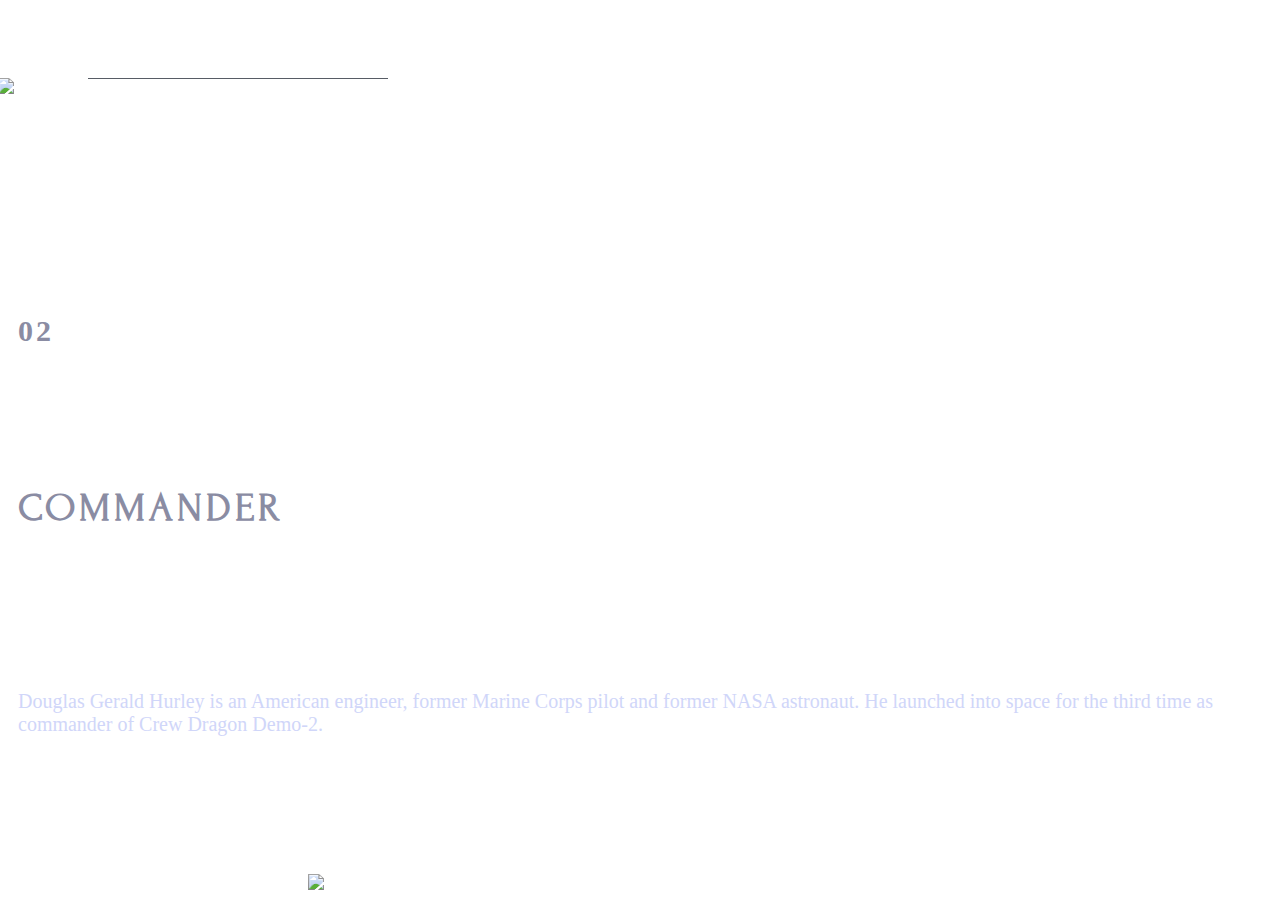
==== crew.html @ d83c88c2 "Add files via upload" ====
<!DOCTYPE html>
<html lang="en">
<head>
    <meta charset="UTF-8">
    <meta http-equiv="X-UA-Compatible" content="IE=edge">
    <meta name="viewport" content="width=device-width, initial-scale=1.0">
    <title>Crew</title>
    <link rel="stylesheet" href="./BootstrapAssets/bootstrap.min.css">
    <link rel="stylesheet" href='crew.css'>
</head>
<body>
    <header class="container">
        <div class="row">
          <div class="col-6 ">
            <img src="./space-tourism-website-main/space-tourism-website-main/starter-code/assets/shared/logo.svg"
              class="imagem">
            <div class="hr"></div>
          </div>
          <div class="col-6">
            <ul class="list-inline lista">
              <li class="list-inline-item  "> <a href="index.html"> <button class="Left  butao">00 HOME</button> </a></li>
              <li class="list-inline-item"> <a href="destination.html"> <button class="Left butao"> 01 DESTINATION</button>
                </a> </li>
              <li class="list-inline-item linha"> <a href="crew.html"><button class="Left b1"> 02 CREW </button></a></li>
              <li class="list-inline-item"> <a href="technology.html"><button class="Left butao "> 03 TECHNOLOGY </button>
                </a></li>
            </ul>
            <div class="mobile-section">
    
              <button data-toggle="collapse" data-target="#area"> <img
                  src="./space-tourism-website-main/space-tourism-website-main/starter-code/assets/shared/icon-hamburger.svg"
                  class="menu-img">
              </button>
              <div class="collapse colapsu" id="area">
                <ul>
                  <a href="index.html" style="text-decoration: none;" class="menu1">
                    <li>00 HOME</li>
                  </a>
                  <a href="destination.html" style="text-decoration: none;" class="menu2">
                    <li>01 DESTINATION</li>
                  </a>
                  <a href="crew.html" style="text-decoration: none;" class="menu3">
                    <li>02 CREW</li>
                  </a>
                  <a href="technology.html" style="text-decoration: none;" class="menu4">
                    <li>03 TECHNOLOGY</li>
                  </a>
                </ul>
              </div>
            </div> 
          </div>
        </div>
      </header>
    <main class="container">
        <div class="row">
            <div class="col-6">
                <div class="titulo">
                <span class="num">02</span>
                <h1 class="title">MEET YOUR CREW</h1>
            </div>
                <div class="meet">
                    <h2 class="profile">COMMANDER</h2>
                    <h1 class="name">DOUGLAS HURLEY</h1>
                    <p class="description">Douglas Gerald Hurley is an American engineer, former Marine Corps pilot and
                        former NASA
                        astronaut. He launched into space for the third time as commander of Crew Dragon Demo-2.</p>
                </div>
                <ul class="list-inline buttons">
                    <li class="list-inline-item"> <button class="btnm" style="background-color: white;"></button></li>
                    <li class="list-inline-item"> <button class="btn2"></button></li>
                    <li class="list-inline-item"> <button class="btn3"></button></li>
                    <li class="list-inline-item"> <button class="btn4"></button></li>
                </ul>
            </div>
            <div class="col-6 cont">
                <div class="imagem-2">
                    <img src="./space-tourism-website-main/space-tourism-website-main/starter-code/assets/crew/image-douglas-hurley.png"
                        class="imagemI">
                </div>
            </div>
        </div>
    </main>
    <script src="./BootstrapAssets/jquery-3.3.1.min.js"></script>
    <script src="./BootstrapAssets/bootstrap.bundle.min.js"></script>
    <script src="crew.js"></script>
</body>
</html>
---- crew.css ----
@import url('https://fonts.googleapis.com/css2?family=Barlow+Condensed:wght@100&family=Itim&family=Roboto:ital,wght@0,100;0,300;1,300;1,400&display=swap');
@import url('https://fonts.googleapis.com/css2?family=Barlow+Condensed:wght@100&family=Barlow:wght@100&family=Bellefair&family=Itim&family=Roboto:ital,wght@0,100;0,300;1,300;1,400&display=swap');
@import url('https://fonts.googleapis.com/css2?family=Barlow+Condensed:wght@100&family=Bellefair&family=Itim&family=Roboto:ital,wght@0,100;0,300;1,300;1,400&display=swap');
@import url('https://fonts.googleapis.com/css2?family=Forum&display=swap');
body{
    background-image: url('./space-tourism-website-main/space-tourism-website-main/starter-code/assets/crew/background-crew-desktop.jpg');
    background-size: cover;
    color: white;
 background-attachment: fixed;

}
header{
    width: 100%;
}
.b1{
    background-color: transparent;
    border: none;
    color: white;
    margin-top:0px;
    margin-right: 80px;
 margin-left:70px;
 cursor: pointer;  
 height: 78px;
 outline: none;
 font-family:  "Barlow Condensed",sans-serif;
 font-size: 15px;
 letter-spacing: 2px;
 font-weight: 800;
}
.linha::after{
    content:'';
    border-bottom: white 2px solid;
    display: block;
    width: 60px;
    margin-left: 75px;
    margin-top: 0px;
}
.hr{
    background-color: #575c65;
    width: 600px;
    height: 1px;
    margin-left: -250px;
    margin-top: -20px;
}
.lista{
  background-color: hsla(0,0%,100%,.05);
  backdrop-filter: blur(80px);
  width: 1100px;
  height: 100px;
  margin-left: -155px;
  margin-top: 40px;
}
.lista .butao{
    background-color: transparent;
    border: none;
    color: white;
    margin-top:30px;
    margin-right: 80px;
 margin-left:70px;
 cursor: pointer;  
 height: 78px;
 outline: none;
 font-family:  "Barlow Condensed",sans-serif;
 font-size: 15px;
 letter-spacing: 2px;
 font-weight: 800;
}
.lista a{
    text-decoration: none;
    color: white;
}
.imagem{
    margin-left: -330px;
    margin-top: 70px;
}
.mobile-section{
    display: none;
}
.lista .butao:after {
    display:block;
    content: '';
    border-bottom: solid 2px rgb(167, 164, 164);  
    transform: scaleX(0);  
    transition: transform 250ms ease-in-out;
  }
  .lista .butao:hover:after { transform: scaleX(1);
 }
  .lista .butao.Left:after{  transform-origin:  0% 50%; 
padding-bottom: 30px;
}
.num{
color: #8a8ca3;
margin-left: -200px;
margin-top: -5px;  
float: left;  
font-size: 25px;
letter-spacing: 3px;
font-weight: 700;
}
.title{
    margin-left:-150px;
    font-family:  "Barlow Condensed",sans-serif;
    font-size: 25px;
    margin-top: 25px;
    letter-spacing: 5px;
    font-weight: 800;
}
.profile{
    margin-left: -210px;
    margin-top: 180px;
    color: #8a8ca3;
   font-family: 'Forum', cursive;
   letter-spacing: 4px;
   font-size: 27px;
   font-weight: 700px;
}
.name{
    margin-left: -210px;
   font-family: 'Forum', cursive;
font-size: 65px;
letter-spacing: 5px;
}
.description{
    margin-top: 30px;
    margin-left: -210px;
color: #D0D6F9;
}
.buttons{
    margin-top: 70px;
    margin-left: -200px;
}
.buttons button{
    width: 15px;
    height: 15px;
    cursor: pointer;
    border-radius: 15px;
 background-color: transparent;
border-color: white;
margin-right: 5px;
outline: none;
border: 1px solid white;
}
.buttons button:focus {
    background-color: white;
}
.imagem-2 {
    margin-left: 300px;
}
.imagem-2 img{
    width:400px;
}
@media screen and (max-width:1440px) {
    .imagem{
        margin-left: -130px;
    }
    .hr{
        width: 400px;
        margin-left: -50px;
    }
    .title{
        margin-left: 150px;
        margin-top: 50px;
    }
    
    .linha::after{
        content:'';
        border-bottom: white 2px solid;
        display: block;
        width: 60px;
        margin-left: 75px;
        margin-top: 0px;
    }
    .num{
        margin-left: 100px;
        margin-top: -5px;
        font-size: 25px;
    }
.titulo{
    margin-top: 50px;
    margin-left: -90px;
}
.meet{
    margin-left: 220px;
    margin-top: -50px;
}
.buttons{
    margin-left: 15px;
    margin-top: 50px;
}
.profile{
    font-size: 40px;
}
.name{
    width: 700px;
}
.description{
    font-size:18px;
}

}
@media screen and (max-width:1280px) {
    .imagem{
        margin-left: -10px;
    }
    .hr{
        width: 300px;
        margin-left: 80px;
    }
    .title{
        margin-left: 200px;
        margin-top: 100px;
        font-size: 30px;
    }
    .lista .butao{
        font-size: 20px;
    }
    .b1{
        font-size: 20px;
    }
    .num{
        font-size: 30px;
    }
    .description{
        font-size: 20px;
    }
}
@media screen and (max-width:912px) {
    body{
        background-image: url('./space-tourism-website-main/space-tourism-website-main/starter-code/assets/crew/background-crew-tablet.jpg');
    }
    .imagem{
        width: 60px;
        margin-left: -40px;
        }
        .hr{
            margin-left: 50px;
            width: 300px;
        }
      .title{
          margin-top: 160px;
      }
      .lista{
          width: 800px;
          margin-left: 10px;
      }
      .lista .butao{
        font-size: 20px;
        margin-left: 50px;
        margin-right: 0px;
    }
    .b1{
        font-size: 20px;
        margin-right: 10px;
    }
    .profile{
        width: 500px;
    }
    .titulo{
        width: 800px;
    }
    .description{
        width: 500px;
    }
    .buttons button {
        margin-right: 30px;
    }
    .imagem-2{
        margin-top: 60px;
        margin-left: 300px;
    }
    .imagemI{
        width: 200px;
    }
}
@media screen and (max-width:540px) {
.imagem{
    width: 70px;
    margin-left: 20px;
    margin-top: 60px;

}
.lista{
    width: 600px;
    margin-left: 200px;
}
.lista .butao{
    font-size: 17px;
    margin-left: 20px;
    margin-right: 10px;
}
.b1{
    font-size: 20px;
    margin-right: 10px;
    margin-left: 25px;
}
.linha::after{
    content:'';
    border-bottom: white 2px solid;
    display: block;
    width: 70px;
    margin-left: 30px;
    margin-top: 0px;
}
.hr{
    width: 350px;
    margin-left: 100px;
    margin-top: -40px;
}
.imagemI{
    width: 150px;
}
.name{
    font-size: 50px;
}

}
@media screen and (max-width:425px) {
    .lista{
        display: none;
    }
    .imagem{
        width: 100px;
        margin-top: 20px;
    }
    .hr{
        display: none;
    }
    .mobile-section{
        display: block;
    }
    .menu-img{
        width: 100px;
        margin-left:740px;
        margin-top: 20px;
        transition: 1s all;
    }
    .mobile-section button{
        background-color: transparent;
        border: none;
        outline: none;
        cursor: pointer;
        position: absolute;
        margin-left: 40px;
        z-index: 3;
    }
    .imagemI{
     max-width: 700px;
       margin-left: -200px;
       margin-top: 200px;
    }
.titulo{
    margin-left: 150px;
}
.meet{
    margin-top: 850px;
    margin-left: 500px;
}
.num{
    font-size: 50px;
    margin-top: -10px;
}
.title{
    font-size: 50px;
    letter-spacing: 10px;

}
.buttons{
    margin-top: -400px;
    width: 600px;
    margin-left:300px;

  
}
.buttons button{
    width: 40px;
    height: 40px;
    border-radius: 40px;
    margin-right: 100px;
}
.profile{
font-size: 70px;
    margin-top:-50px;
    margin-left: -200px;
    width: 700px;
  
}
.name{
    font-size: 80px;
    width: 850px;
    margin-left: -250px;
    margin-top:50px;

   
}
.description{
    font-size: 45px;
   float: left;
   width: 900px;
   text-align: center   ;
   margin-left: -360px;
   margin-top: 100px;
}
.cont{
    height: 200px;
}
.mobile-section button{
    background-color: transparent;
    border: none;
    outline: none;
    cursor: pointer;
    position: absolute;
    margin-left: 40px;
    z-index: 3;
}
.menuu a{
    background-color: #575c65;
    width: 50px;
    
       }
       .colapsu{
        width: 400px;
    height: 100px;
    margin-left:  500px;
     position:absolute;
     margin-top: -150px;
     z-index: 1;
    }
    .colapsu li{
        font-family:  "Barlow Condensed",sans-serif;  
        color:#d2d8f9;
      margin-left: 0px;
    padding-top: 320px;

    }
    .colapsu ul{
        margin-top: 50px;
        backdrop-filter: blur(80px);
    height:1650px;
    width: 350px;
    margin-left: 30px;
    }

    .colapsu a{
        color: white;
        list-style: none;
        font-size: 18px;
        z-index: 2;
        font-size: 55px;

}
}
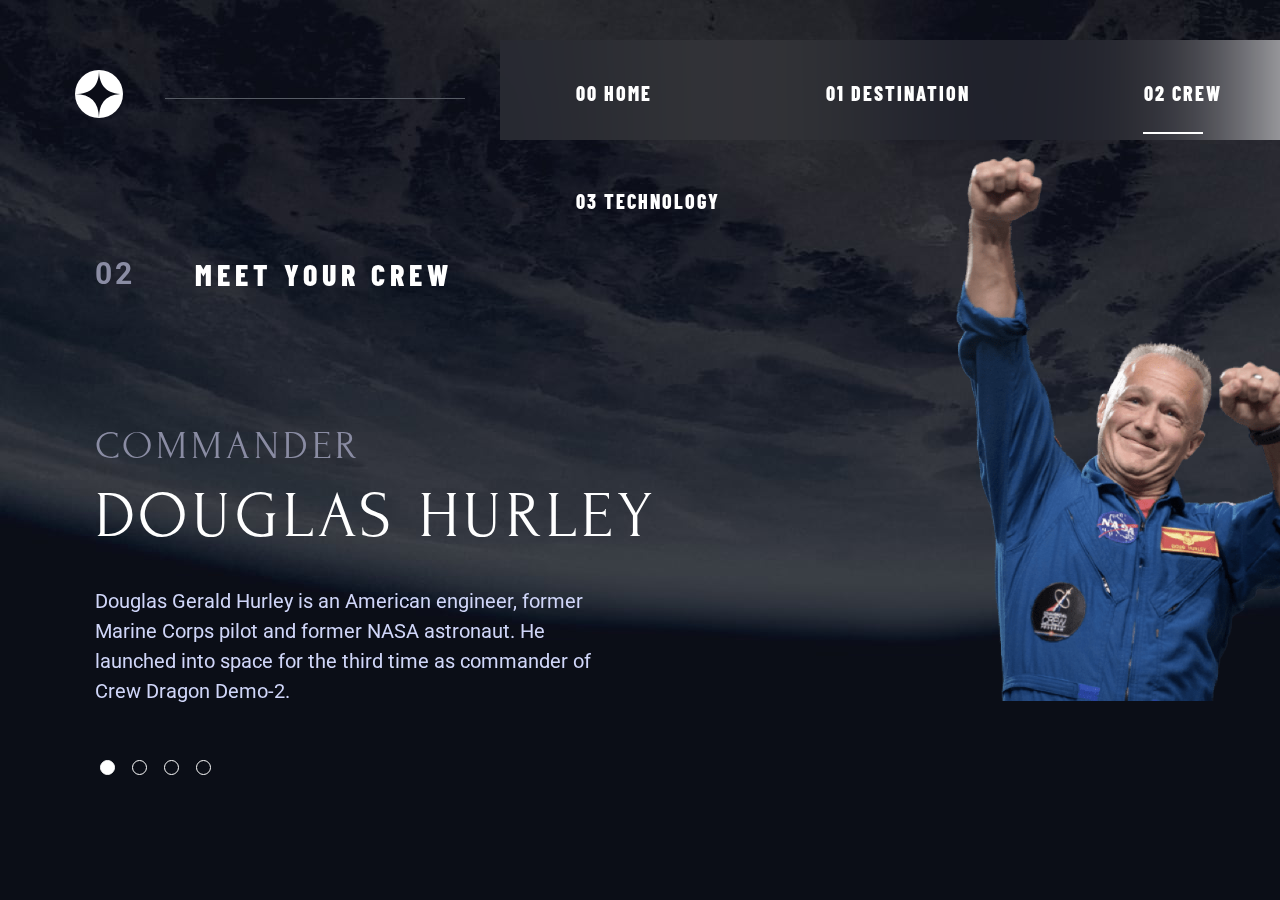
==== commit 9a3cf24c: "Add files via upload" ====
--- a/crew.html
+++ b/crew.html
@@ -3,7 +3,8 @@
 <head>
     <meta charset="UTF-8">
     <meta http-equiv="X-UA-Compatible" content="IE=edge">
-    <meta name="viewport" content="width=device-width, initial-scale=1.0">
+    <meta name="viewport" content="user-scalable=no, width=device-width, initial-scale=1.0" />
+    <meta name="apple-mobile-web-app-capable" content="yes" />
     <title>Crew</title>
     <link rel="stylesheet" href="./BootstrapAssets/bootstrap.min.css">
     <link rel="stylesheet" href='crew.css'>
--- a/crew.css
+++ b/crew.css
@@ -7,11 +7,12 @@
     background-size: cover;
     color: white;
  background-attachment: fixed;
-
+width: 100%;
 }
 header{
     width: 100%;
 }
+html{width: 100%;}
 .b1{
     background-color: transparent;
     border: none;
@@ -315,11 +316,15 @@
 
 }
 @media screen and (max-width:425px) {
+    body {
+        overflow-x: hidden;
+        width: 100%;
+    }
     .lista{
         display: none;
     }
     .imagem{
-        width: 100px;
+        width: 50px;
         margin-top: 20px;
     }
     .hr{
@@ -329,8 +334,8 @@
         display: block;
     }
     .menu-img{
-        width: 100px;
-        margin-left:740px;
+        width: 50px;
+        margin-left:50px;
         margin-top: 20px;
         transition: 1s all;
     }
@@ -344,61 +349,66 @@
         z-index: 3;
     }
     .imagemI{
-     max-width: 700px;
-       margin-left: -200px;
-       margin-top: 200px;
+     max-width: 200px;
+       margin-left: -400px;
+       margin-top: 50px;
+      position: absolute;
     }
 .titulo{
-    margin-left: 150px;
+    margin-left: -110px;
+    margin-top: -100px;
+    width: 300px;
+
 }
 .meet{
     margin-top: 850px;
     margin-left: 500px;
 }
 .num{
-    font-size: 50px;
-    margin-top: -10px;
+    font-size: 25px;
+    margin-top: -5px;
+    margin-left: 150px;
 }
 .title{
-    font-size: 50px;
-    letter-spacing: 10px;
+    font-size:  25px;
+    letter-spacing: 5px;
+    width: 250px;
 
 }
 .buttons{
-    margin-top: -400px;
-    width: 600px;
-    margin-left:300px;
+    margin-top: -280px;
+    width: 200px;
+    margin-left:90px;
 
   
 }
 .buttons button{
-    width: 40px;
-    height: 40px;
-    border-radius: 40px;
-    margin-right: 100px;
+    width: 20px;
+    height: 20px;
+    border-radius: 20px;
+    margin-right: 20px;
+  
 }
 .profile{
-font-size: 70px;
-    margin-top:-50px;
-    margin-left: -200px;
-    width: 700px;
+font-size: 30px;
+    margin-top:-490px;
+    margin-left: -420px;
+    width: 200px;
   
 }
 .name{
-    font-size: 80px;
-    width: 850px;
-    margin-left: -250px;
-    margin-top:50px;
-
+    font-size: 35px;
+    width: 350px;
+    margin-left: -490px;
+    margin-top:20px;
+}
+.description{
+    font-size: 17px;
    
-}
-.description{
-    font-size: 45px;
-   float: left;
-   width: 900px;
+   width: 400px;
    text-align: center   ;
-   margin-left: -360px;
-   margin-top: 100px;
+   margin-left: -530px;
+   margin-top: 10px;
 }
 .cont{
     height: 200px;
@@ -418,9 +428,9 @@
     
        }
        .colapsu{
-        width: 400px;
+        width: 100px;
     height: 100px;
-    margin-left:  500px;
+    margin-left:  -50px;
      position:absolute;
      margin-top: -150px;
      z-index: 1;
@@ -429,15 +439,16 @@
         font-family:  "Barlow Condensed",sans-serif;  
         color:#d2d8f9;
       margin-left: 0px;
-    padding-top: 320px;
+    padding-top: 100px;
 
     }
     .colapsu ul{
-        margin-top: 50px;
+        margin-top: 150px;
         backdrop-filter: blur(80px);
-    height:1650px;
-    width: 350px;
-    margin-left: 30px;
+    height:650px;
+    width: 150px;
+    margin-left: 75px;
+   
     }
 
     .colapsu a{
@@ -445,7 +456,7 @@
         list-style: none;
         font-size: 18px;
         z-index: 2;
-        font-size: 55px;
+        font-size: 25px;
 
 }
 }